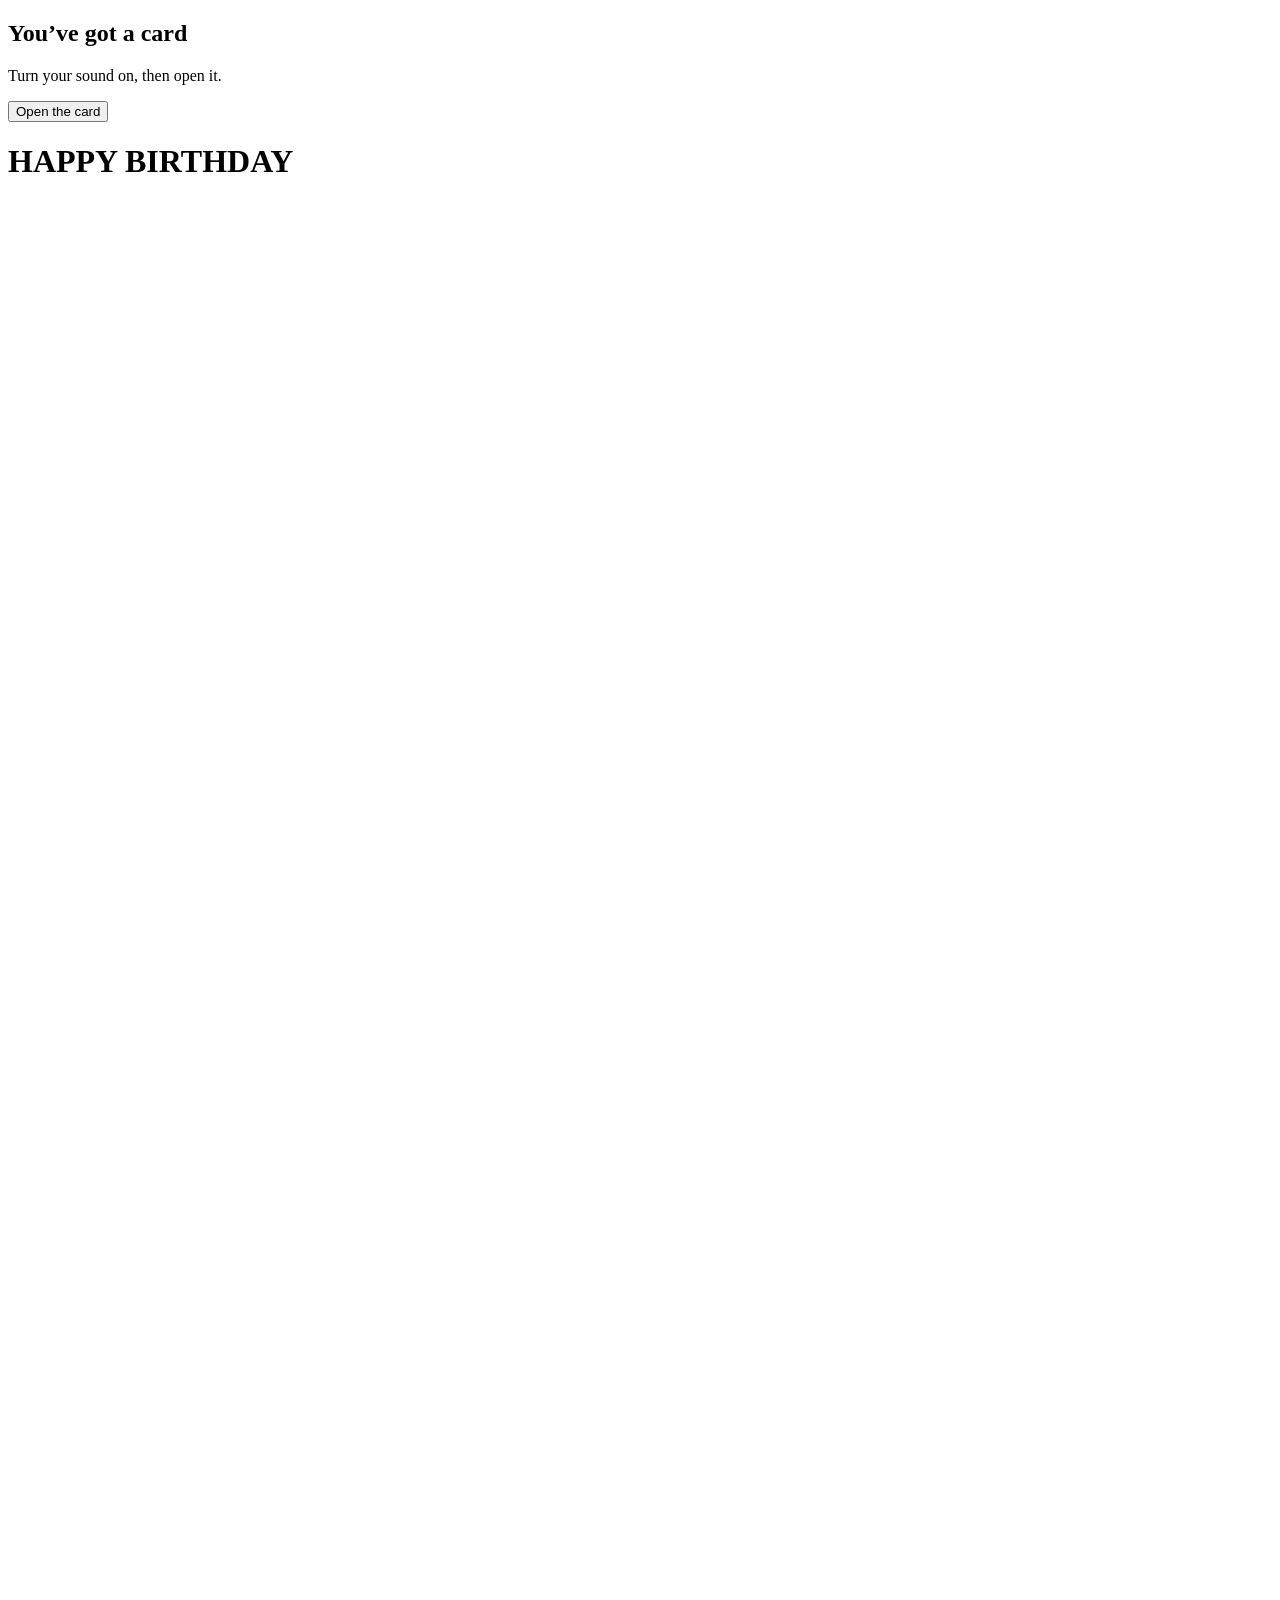
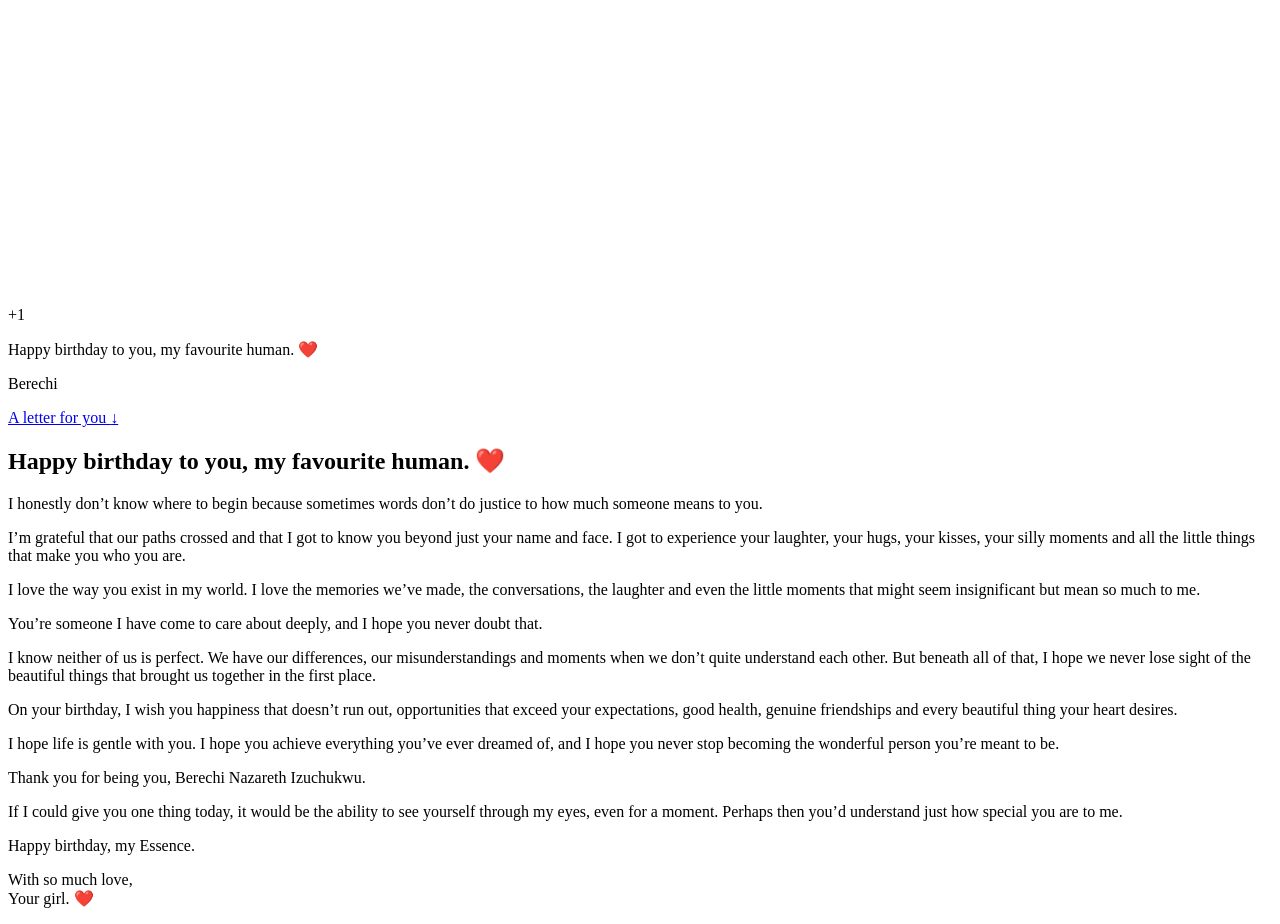
==== index.html @ 10bd4b61 "Create index.html" ====
<!DOCTYPE html>
<html lang="en">
<head>
<meta charset="utf-8">
<meta name="viewport" content="width=device-width, initial-scale=1, viewport-fit=cover">
<title>Happy Birthday, Berechi!</title>
<link rel="preconnect" href="https://fonts.googleapis.com">
<link rel="preconnect" href="https://fonts.gstatic.com" crossorigin>
<link href="https://fonts.googleapis.com/css2?family=Montserrat:wght@400;500;600;700&family=Mrs+Saint+Delafield&display=swap" rel="stylesheet">
<script>document.documentElement.classList.add('js')</script>
<link rel="stylesheet" href="style.css">
</head>
<body>
<div class="gate" id="gate">
  <h2>You’ve got a card</h2>
  <p>Turn your sound on, then open it.</p>
  <button id="open">Open the card</button>
</div>

<main class="stage" id="stage">
  <div id="bokeh"></div>
  <h1 class="title fade">HAPPY BIRTHDAY</h1>
  <svg id="art" viewBox="0 0 736 981" role="img" aria-label="Birthday photo collage">
    <defs id="defs"></defs>
    <g id="ring"></g>
    <g id="main" class="pop">
      <image id="mainImg" class="cut" href="assets/cutout.webp" x="148" y="409" width="440" height="586" preserveAspectRatio="none"/>
      <rect id="mainHit" class="hit" tabindex="0" role="button" aria-label="Change main photo" fill="transparent" x="220" y="520" width="300" height="461"/>
    </g>
  </svg>
  <p class="plus1 fade">+1</p>
  <p class="wish fade">Happy birthday to you, my favourite human. ❤️</p>
  <p class="name fade">Berechi</p>
</main>
<a class="cue" href="#letter">A letter for you <span aria-hidden="true">↓</span></a>
<section class="letter" id="letter" aria-label="A letter for you">
  <div class="hearts" id="hearts" aria-hidden="true"></div>
  <article class="paper">
    <h2 class="rv">Happy birthday to you, my favourite human. ❤️</h2>
    <p class="rv">I honestly don’t know where to begin because sometimes words don’t do justice to how much someone means to you.</p>
    <p class="rv">I’m grateful that our paths crossed and that I got to know you beyond just your name and face. I got to experience your laughter, your hugs, your kisses, your silly moments and all the little things that make you who you are.</p>
    <p class="rv">I love the way you exist in my world. I love the memories we’ve made, the conversations, the laughter and even the little moments that might seem insignificant but mean so much to me.</p>
    <p class="rv">You’re someone I have come to care about deeply, and I hope you never doubt that.</p>
    <p class="rv">I know neither of us is perfect. We have our differences, our misunderstandings and moments when we don’t quite understand each other. But beneath all of that, I hope we never lose sight of the beautiful things that brought us together in the first place.</p>
    <p class="rv">On your birthday, I wish you happiness that doesn’t run out, opportunities that exceed your expectations, good health, genuine friendships and every beautiful thing your heart desires.</p>
    <p class="rv">I hope life is gentle with you. I hope you achieve everything you’ve ever dreamed of, and I hope you never stop becoming the wonderful person you’re meant to be.</p>
    <p class="rv hl">Thank you for being you, Berechi Nazareth Izuchukwu.</p>
    <p class="rv quote">If I could give you one thing today, it would be the ability to see yourself through my eyes, even for a moment. Perhaps then you’d understand just how special you are to me.</p>
    <p class="close rv">Happy birthday, my Essence.</p>
    <p class="sign rv">With so much love,<br>Your girl. ❤️</p>
  </article>
</section>
<input type="file" id="file" accept="image/*" hidden>
<button id="mute" hidden>Mute</button>

<script src="script.js"></script>
</body>
  </html>
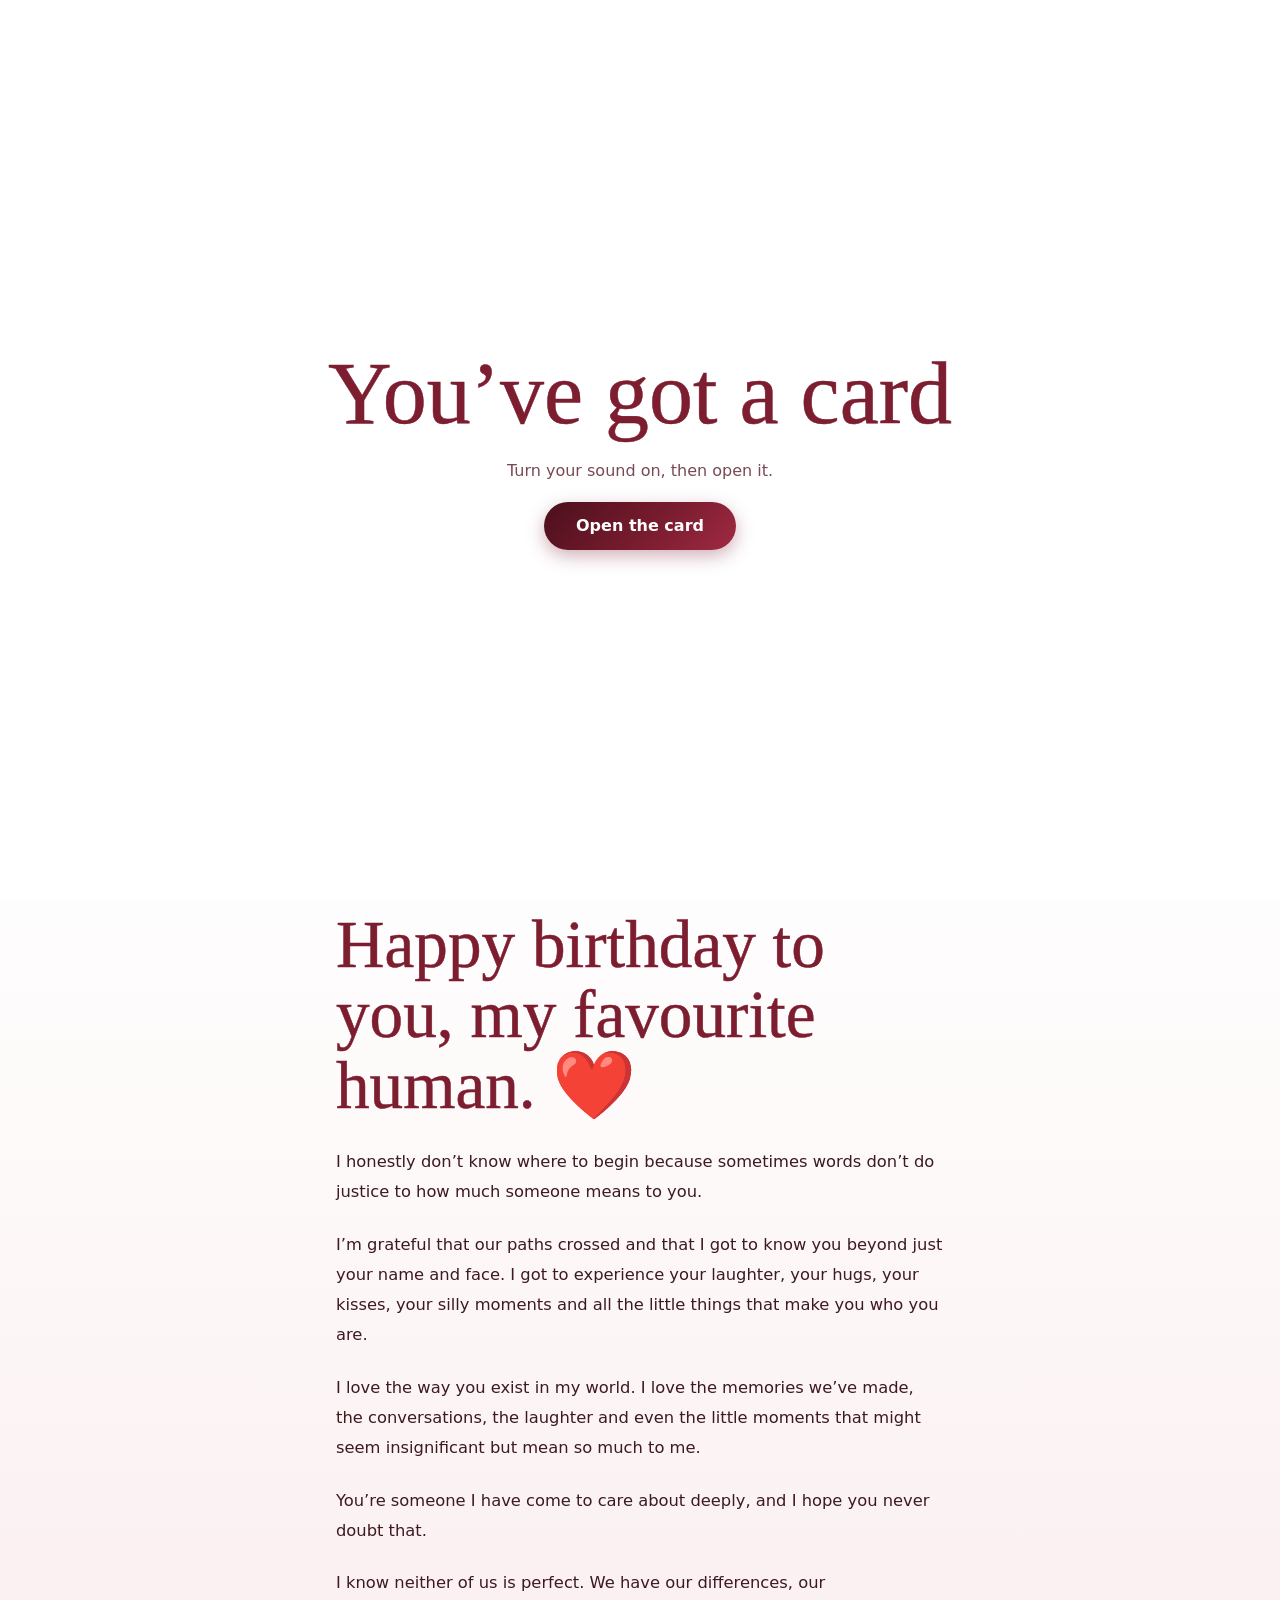
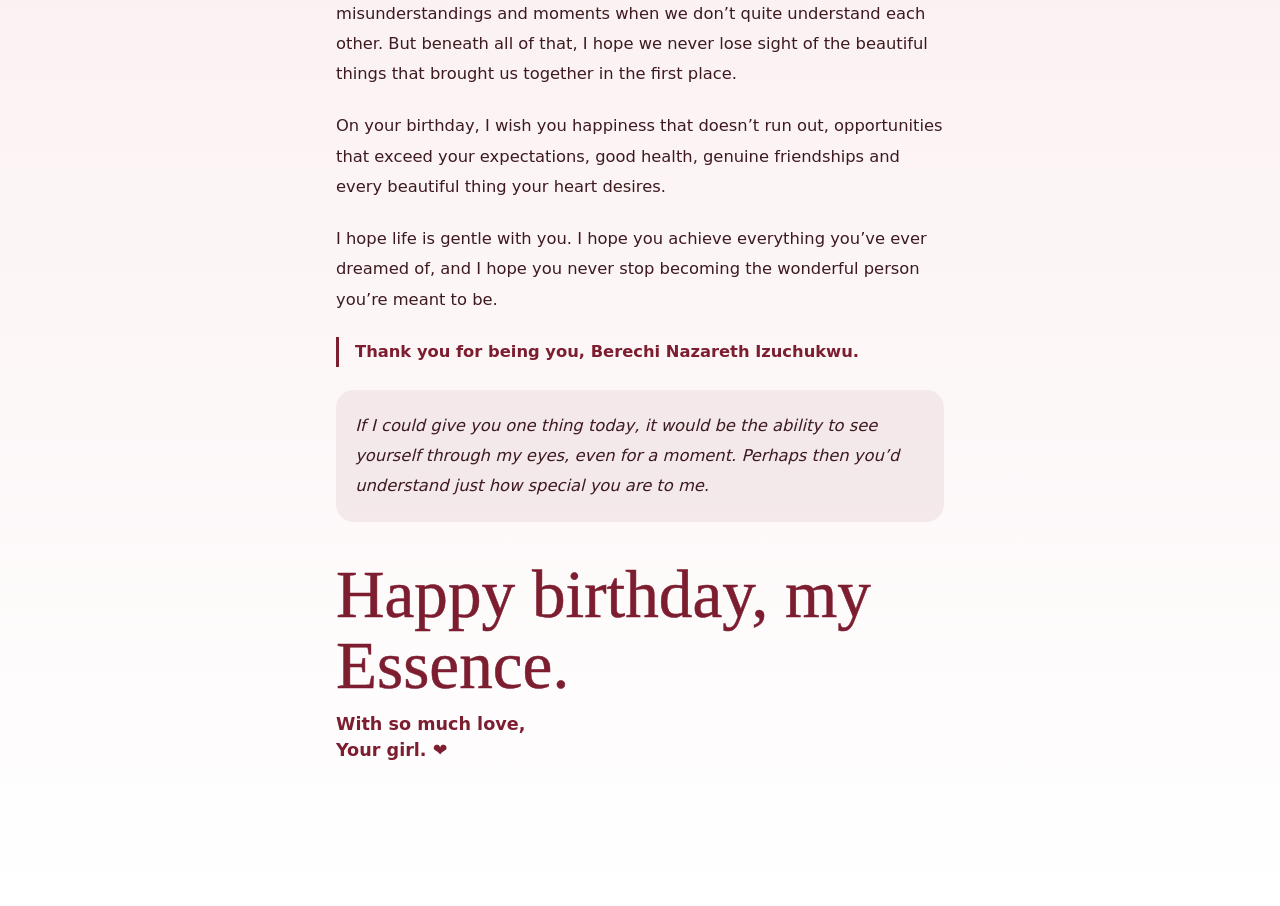
==== commit cbece50d: "Update index.html" ====
--- a/index.html
+++ b/index.html
@@ -24,7 +24,7 @@
     <defs id="defs"></defs>
     <g id="ring"></g>
     <g id="main" class="pop">
-      <image id="mainImg" class="cut" href="assets/cutout.webp" x="148" y="409" width="440" height="586" preserveAspectRatio="none"/>
+      <image id="mainImg" class="cut" href="1000044346.png" x="148" y="409" width="440" height="586" preserveAspectRatio="none"/>
       <rect id="mainHit" class="hit" tabindex="0" role="button" aria-label="Change main photo" fill="transparent" x="220" y="520" width="300" height="461"/>
     </g>
   </svg>
@@ -55,5 +55,5 @@
 
 <script src="script.js"></script>
 </body>
-  </html>
+</html> 
   
--- a/style.css
+++ b/style.css
@@ -0,0 +1,81 @@
+:root{
+  --maroon:#7c1d30; --deep:#4b0f1c; --choc:#4f2820; --rose:#b5495d; --tint:#fbf1f2; --white:#fff;
+  --script:'Mrs Saint Delafield','Brush Script MT',cursive; --body:'Montserrat',system-ui,sans-serif;
+  box-sizing:border-box;
+  padding-top:env(safe-area-inset-top,0px); padding-bottom:env(safe-area-inset-bottom,0px);
+}
+html{scroll-padding-top:env(safe-area-inset-top,0px);scroll-behavior:smooth}
+*,*::before,*::after{box-sizing:inherit}
+body{margin:0;background:var(--white);color:var(--deep);font-family:var(--body);min-height:100vh}
+.stage{
+  position:relative;margin:0 auto;width:min(100vw,560px);aspect-ratio:736/981;overflow:hidden;
+  container-type:inline-size;--lv:0;
+  background:linear-gradient(115deg,transparent 0 28%,rgba(124,29,48,.04) 28% 46%,transparent 46%),
+             linear-gradient(62deg,transparent 0 58%,rgba(124,29,48,.035) 58% 80%,transparent 80%),#fff;
+}
+svg{position:absolute;inset:0;width:100%;height:100%;overflow:visible}
+.title{
+  position:absolute;left:0;right:0;top:6.4cqw;margin:0;text-align:center;font-weight:500;
+  font-size:4.2cqw;letter-spacing:.32em;text-indent:.32em;color:var(--maroon);white-space:nowrap;
+}
+.name{
+  position:absolute;left:53.7cqw;top:112cqw;translate:-50% 0;margin:0;font-family:var(--script);font-weight:400;
+  font-size:13cqw;line-height:1;color:#fff;-webkit-text-stroke:.25cqw #fff;text-shadow:0 .4cqw 1.2cqw rgba(0,0,0,.55);white-space:nowrap;z-index:3;
+}
+.plus1{
+  position:absolute;left:10.5cqw;top:98cqw;margin:0;font-weight:500;font-size:10cqw;line-height:1;color:var(--maroon);
+  transform-origin:left center;transform:scale(calc(1 + var(--lv) * .14));
+}
+.wish{
+  position:absolute;right:10cqw;top:99cqw;width:23cqw;margin:0;text-align:right;font-weight:500;color:var(--deep);
+  font-size:clamp(10px,2.7cqw,14px);line-height:1.45;
+}
+.fade{opacity:0;transition:opacity 1.2s .6s}
+.go .fade{opacity:1}
+/* ring of photos */
+#ring{transform-origin:368px 402px;transform:scale(calc(1 + var(--lv) * .025))}
+.slice{filter:drop-shadow(0 5px 7px rgba(75,15,28,.22));transform-origin:368px 402px;transform:rotate(-35deg) scale(.7);opacity:0;
+  transition:transform 1.2s cubic-bezier(.2,.8,.2,1),opacity .7s}
+.go .slice{transform:none;opacity:1}
+.slice image{filter:saturate(1.1) contrast(1.05)}
+.plus{font:300 40px var(--body);fill:#fff;opacity:.85;pointer-events:none}
+.hit{cursor:pointer;outline:none}
+.hit:focus-visible{stroke:#fff;stroke-width:4;stroke-dasharray:8 6}
+.pop{opacity:0;transform:translateY(60px);transition:opacity 1s 1s,transform 1.2s 1s cubic-bezier(.2,.8,.2,1)}
+.go .pop{opacity:1;transform:none}
+.cut{filter:drop-shadow(0 14px 14px rgba(40,5,15,.4))}
+.dot{position:absolute;border-radius:50%;background:radial-gradient(circle,#d9798b,#b5495d);opacity:0;animation:rise linear infinite}
+@keyframes rise{0%{opacity:0;translate:0 0}15%{opacity:.55}85%{opacity:.4}100%{opacity:0;translate:2cqw -30cqw}}
+/* letter */
+.cue{display:block;width:max-content;margin:1.2rem auto 0;color:var(--maroon);font:600 .95rem var(--body);border:1.5px solid var(--maroon);
+  border-radius:999px;padding:.85rem 1.5rem;min-height:48px;text-decoration:none;animation:cue 2.4s ease-in-out infinite}
+.cue:focus-visible{outline:3px solid var(--deep);outline-offset:3px}
+@keyframes cue{50%{transform:translateY(6px)}}
+.letter{position:relative;overflow:hidden;padding:clamp(48px,8vw,96px) 22px 120px;background:linear-gradient(#fff,var(--tint) 45%,#fff)}
+.paper{position:relative;z-index:1;max-width:38rem;margin:0 auto}
+.paper h2,.paper p.close{font:400 clamp(2.8rem,11vw,4.2rem)/1.05 var(--script);margin:0 0 1.6rem;-webkit-text-stroke:.5px var(--maroon);color:var(--maroon)}
+.paper p{font-size:1.02rem;line-height:1.85;margin:0 0 1.4rem;color:#3d1a20;font-weight:400}
+.paper p.hl{font-weight:700;color:var(--maroon);border-left:3px solid var(--maroon);padding-left:1rem}
+.paper p.quote{font-style:italic;padding:1.3rem 1.2rem;background:rgba(124,29,48,.07);border-radius:18px}
+.paper p.close{margin:2.4rem 0 .6rem}
+.paper p.sign{font-weight:600;font-size:1.1rem;line-height:1.5;color:var(--maroon)}
+.js .rv{opacity:0;transform:translateY(18px);transition:opacity .9s,transform .9s cubic-bezier(.2,.8,.2,1)}
+.js .rv.in{opacity:1;transform:none}
+.hearts{position:absolute;inset:0;pointer-events:none}
+.hearts i{position:absolute;font-style:normal;color:var(--rose);opacity:0;animation:hrise linear infinite}
+@keyframes hrise{0%{opacity:0;translate:0 0}12%{opacity:.45}100%{opacity:0;translate:1.5rem -40vh}}
+/* gate and controls */
+.gate{position:fixed;inset:0;z-index:5;background:#fff;display:flex;flex-direction:column;align-items:center;justify-content:center;
+  gap:1.4rem;text-align:center;padding:2rem;transition:opacity .8s,visibility .8s}
+.gate.off{opacity:0;visibility:hidden}
+.gate h2{font:400 clamp(3.4rem,15vw,5.5rem)/1 var(--script);margin:0;color:var(--maroon);-webkit-text-stroke:.5px var(--maroon)}
+.gate p{margin:0;color:#7a4a54;font-size:1rem}
+button{font:600 1rem var(--body);color:#fff;border:0;border-radius:999px;min-height:48px;padding:.9rem 2rem;cursor:pointer;
+  background:linear-gradient(135deg,var(--deep),var(--maroon) 60%,#a02a42);box-shadow:0 6px 18px rgba(124,29,48,.35);transition:transform .2s}
+button:hover{transform:scale(1.05)}
+button:focus-visible{outline:3px solid var(--rose);outline-offset:3px}
+#mute{position:fixed;right:max(14px,env(safe-area-inset-right,0px));bottom:calc(14px + env(safe-area-inset-bottom,0px));z-index:4;padding:.7rem 1.2rem;font-size:.9rem}
+#mute[hidden]{display:none}
+@media (prefers-reduced-motion:reduce){
+  .dot,.cue,.hearts i{animation:none}.slice,.pop,.fade{transition-duration:.01s;transition-delay:0s}.js .rv{opacity:1;transform:none;transition:none}
+}
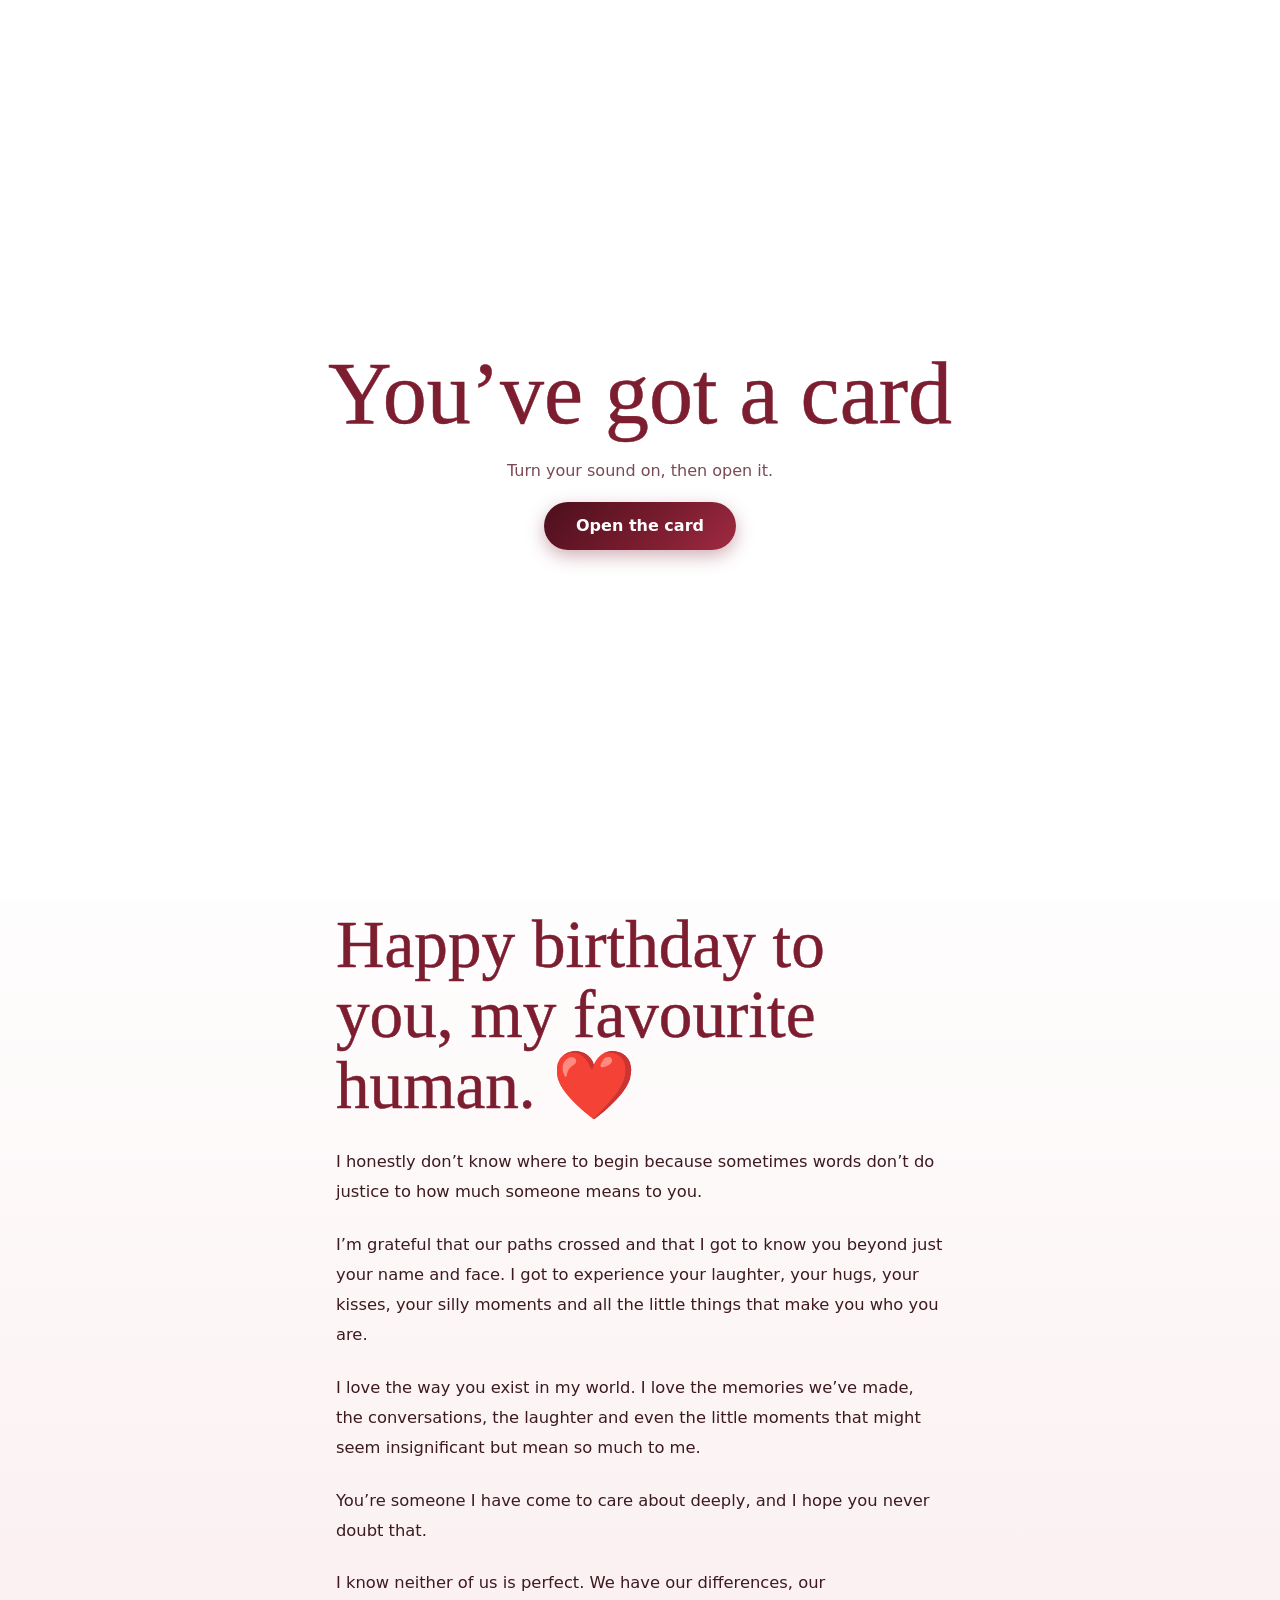
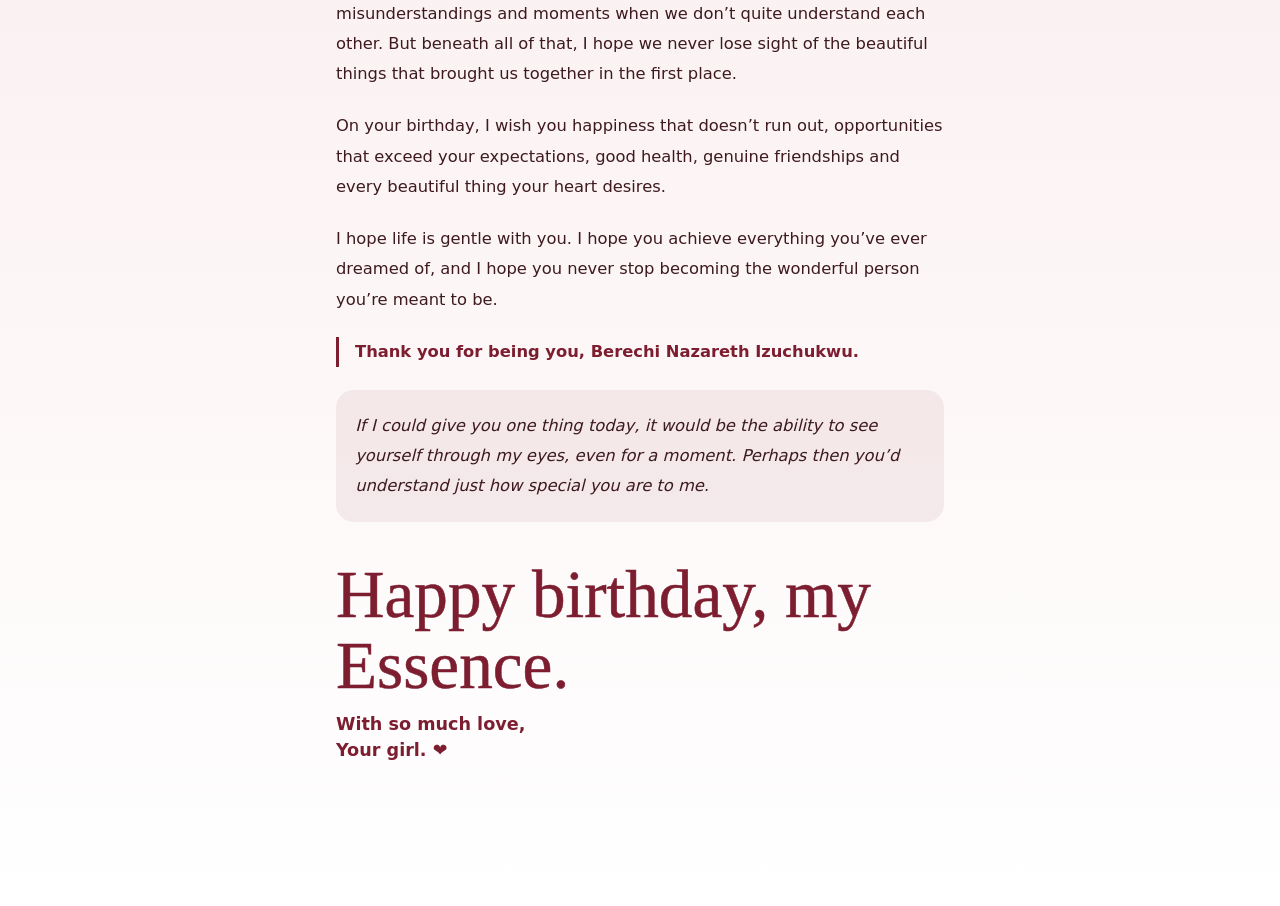
==== commit d2126a35: "Remove image href attribute from mainImg" ====
--- a/index.html
+++ b/index.html
@@ -24,7 +24,7 @@
     <defs id="defs"></defs>
     <g id="ring"></g>
     <g id="main" class="pop">
-      <image id="mainImg" class="cut" href="1000044346.png" x="148" y="409" width="440" height="586" preserveAspectRatio="none"/>
+      <image id="mainImg" class="cut" x="148" y="409" width="440" height="586" preserveAspectRatio="none"/>
       <rect id="mainHit" class="hit" tabindex="0" role="button" aria-label="Change main photo" fill="transparent" x="220" y="520" width="300" height="461"/>
     </g>
   </svg>
@@ -55,5 +55,4 @@
 
 <script src="script.js"></script>
 </body>
-</html> 
-  
+</html>
--- a/style.css
+++ b/style.css
@@ -78,4 +78,4 @@
 #mute[hidden]{display:none}
 @media (prefers-reduced-motion:reduce){
   .dot,.cue,.hearts i{animation:none}.slice,.pop,.fade{transition-duration:.01s;transition-delay:0s}.js .rv{opacity:1;transform:none;transition:none}
-}
+        }
